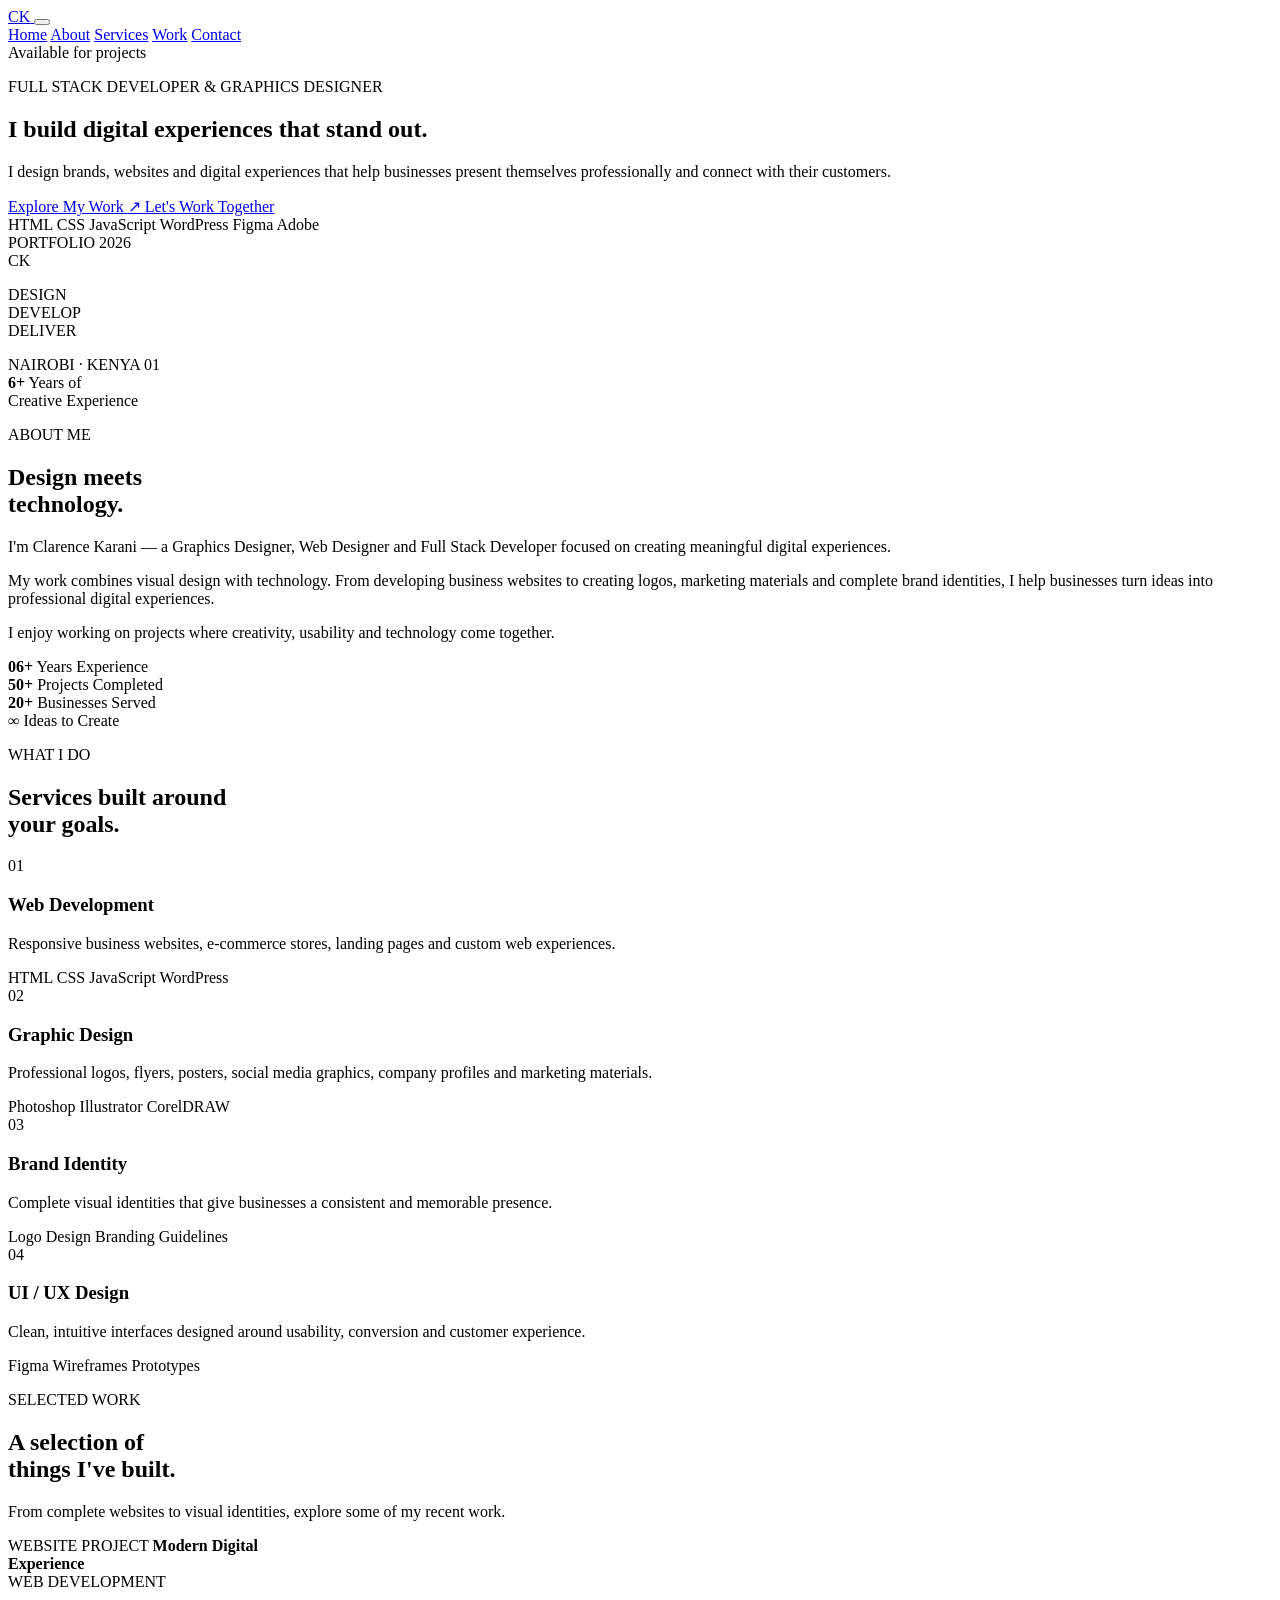
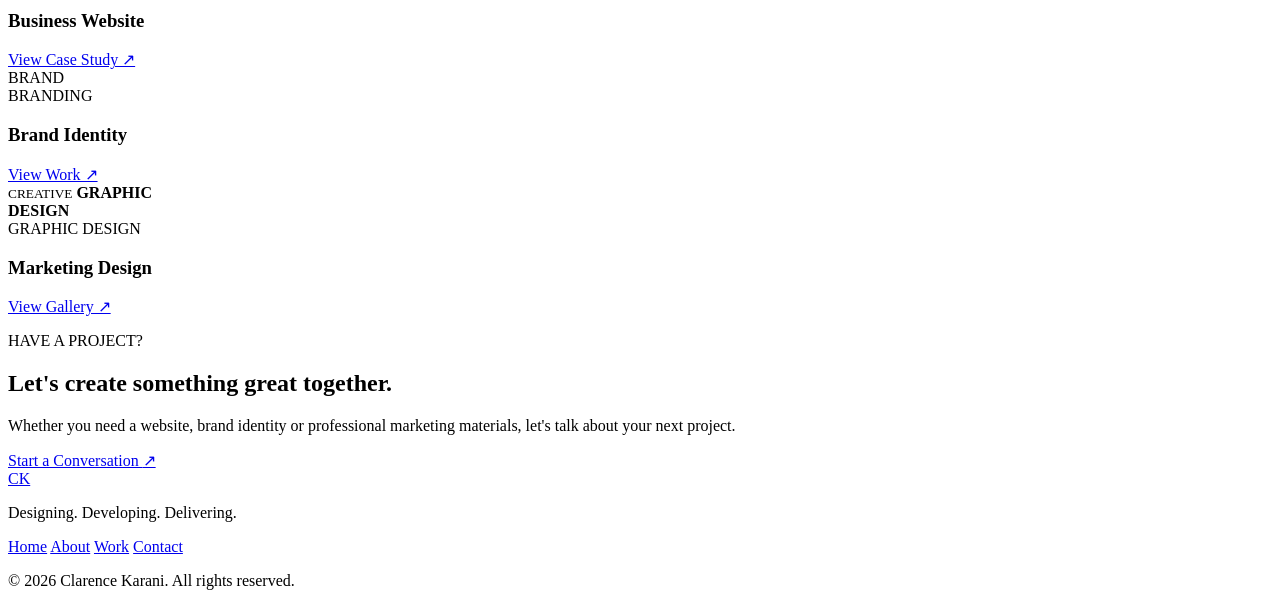
==== index.html @ f0cc4654 "Add initial HTML structure for portfolio website This is the initial commit of the index.html file, " ====
<!DOCTYPE html>
<html lang="en">
<head>
    <meta charset="UTF-8">
    <meta name="viewport" content="width=device-width, initial-scale=1.0">

    <title>Clarence Karani | Full Stack Developer & Graphics Designer</title>

    <meta name="description" content="Clarence Karani is a Full Stack Developer and Graphics Designer creating modern websites, brands and digital experiences.">

    <link rel="preconnect" href="https://fonts.googleapis.com">
    <link rel="preconnect" href="https://fonts.gstatic.com" crossorigin>
    <link href="https://fonts.googleapis.com/css2?family=DM+Sans:wght@400;500;600;700&family=Space+Grotesk:wght@500;600;700&display=swap" rel="stylesheet">

    <link rel="stylesheet" href="css/style.css">
</head>

<body>

    <!-- Navigation -->
    <header class="header">
        <nav class="nav container">

            <a href="index.html" class="logo">
                <span>CK</span>
            </a>

            <button class="menu-toggle" id="menuToggle" aria-label="Open menu">
                <span></span>
                <span></span>
            </button>

            <div class="nav-links" id="navLinks">
                <a href="#home">Home</a>
                <a href="#about">About</a>
                <a href="#services">Services</a>
                <a href="#work">Work</a>
                <a href="#contact">Contact</a>
            </div>

        </nav>
    </header>


    <!-- Hero -->
    <main>

        <section class="hero" id="home">
            <div class="container hero-grid">

                <div class="hero-content reveal">

                    <div class="availability">
                        <span></span>
                        Available for projects
                    </div>

                    <p class="eyebrow">FULL STACK DEVELOPER & GRAPHICS DESIGNER</p>

                    <h1>
                        I build digital
                        <span>experiences</span>
                        that stand out.
                    </h1>

                    <p class="hero-text">
                        I design brands, websites and digital experiences
                        that help businesses present themselves professionally
                        and connect with their customers.
                    </p>

                    <div class="hero-buttons">
                        <a href="#work" class="btn btn-primary">
                            Explore My Work
                            <span>↗</span>
                        </a>

                        <a href="#contact" class="btn btn-outline">
                            Let's Work Together
                        </a>
                    </div>

                    <div class="hero-tools">
                        <span>HTML</span>
                        <span>CSS</span>
                        <span>JavaScript</span>
                        <span>WordPress</span>
                        <span>Figma</span>
                        <span>Adobe</span>
                    </div>

                </div>


                <div class="hero-visual reveal">

                    <div class="visual-card">

                        <div class="visual-top">
                            <span>PORTFOLIO</span>
                            <span>2026</span>
                        </div>

                        <div class="visual-center">
                            <div class="initials">CK</div>

                            <p>
                                DESIGN<br>
                                DEVELOP<br>
                                DELIVER
                            </p>
                        </div>

                        <div class="visual-bottom">
                            <span>NAIROBI · KENYA</span>
                            <span>01</span>
                        </div>

                    </div>

                    <div class="floating-card">
                        <strong>6+</strong>
                        <span>Years of<br>Creative Experience</span>
                    </div>

                </div>

            </div>
        </section>


        <!-- About -->
        <section class="section about" id="about">
            <div class="container">

                <div class="section-heading reveal">
                    <p class="eyebrow">ABOUT ME</p>
                    <h2>Design meets<br><span>technology.</span></h2>
                </div>

                <div class="about-grid">

                    <div class="about-text reveal">

                        <p class="large-text">
                            I'm Clarence Karani — a Graphics Designer,
                            Web Designer and Full Stack Developer focused on
                            creating meaningful digital experiences.
                        </p>

                        <p>
                            My work combines visual design with technology.
                            From developing business websites to creating
                            logos, marketing materials and complete brand
                            identities, I help businesses turn ideas into
                            professional digital experiences.
                        </p>

                        <p>
                            I enjoy working on projects where creativity,
                            usability and technology come together.
                        </p>

                    </div>

                    <div class="about-stats reveal">

                        <div class="stat">
                            <strong>06+</strong>
                            <span>Years Experience</span>
                        </div>

                        <div class="stat">
                            <strong>50+</strong>
                            <span>Projects Completed</span>
                        </div>

                        <div class="stat">
                            <strong>20+</strong>
                            <span>Businesses Served</span>
                        </div>

                        <div class="stat">
                            <strong>∞</strong>
                            <span>Ideas to Create</span>
                        </div>

                    </div>

                </div>

            </div>
        </section>


        <!-- Services -->
        <section class="section services" id="services">
            <div class="container">

                <div class="section-heading reveal">
                    <p class="eyebrow">WHAT I DO</p>
                    <h2>Services built around<br><span>your goals.</span></h2>
                </div>

                <div class="services-grid">

                    <article class="service-card reveal">
                        <span class="service-number">01</span>
                        <h3>Web Development</h3>
                        <p>
                            Responsive business websites, e-commerce stores,
                            landing pages and custom web experiences.
                        </p>
                        <div class="tags">
                            <span>HTML</span>
                            <span>CSS</span>
                            <span>JavaScript</span>
                            <span>WordPress</span>
                        </div>
                    </article>


                    <article class="service-card reveal">
                        <span class="service-number">02</span>
                        <h3>Graphic Design</h3>
                        <p>
                            Professional logos, flyers, posters, social media
                            graphics, company profiles and marketing materials.
                        </p>
                        <div class="tags">
                            <span>Photoshop</span>
                            <span>Illustrator</span>
                            <span>CorelDRAW</span>
                        </div>
                    </article>


                    <article class="service-card reveal">
                        <span class="service-number">03</span>
                        <h3>Brand Identity</h3>
                        <p>
                            Complete visual identities that give businesses
                            a consistent and memorable presence.
                        </p>
                        <div class="tags">
                            <span>Logo Design</span>
                            <span>Branding</span>
                            <span>Guidelines</span>
                        </div>
                    </article>


                    <article class="service-card reveal">
                        <span class="service-number">04</span>
                        <h3>UI / UX Design</h3>
                        <p>
                            Clean, intuitive interfaces designed around
                            usability, conversion and customer experience.
                        </p>
                        <div class="tags">
                            <span>Figma</span>
                            <span>Wireframes</span>
                            <span>Prototypes</span>
                        </div>
                    </article>

                </div>

            </div>
        </section>


        <!-- Selected Work -->
        <section class="section work" id="work">
            <div class="container">

                <div class="section-heading work-heading reveal">
                    <div>
                        <p class="eyebrow">SELECTED WORK</p>
                        <h2>A selection of<br><span>things I've built.</span></h2>
                    </div>

                    <p>
                        From complete websites to visual identities,
                        explore some of my recent work.
                    </p>
                </div>


                <div class="work-grid">

                    <!-- Website -->
                    <article class="project project-large reveal">

                        <div class="project-image website-placeholder">
                            <div class="browser">
                                <div class="browser-bar">
                                    <i></i>
                                    <i></i>
                                    <i></i>
                                </div>

                                <div class="browser-content">
                                    <span>WEBSITE PROJECT</span>
                                    <strong>Modern Digital<br>Experience</strong>
                                </div>
                            </div>
                        </div>

                        <div class="project-info">
                            <div>
                                <span class="project-category">WEB DEVELOPMENT</span>
                                <h3>Business Website</h3>
                            </div>

                            <a href="web-development.html" class="project-link">
                                View Case Study ↗
                            </a>
                        </div>

                    </article>


                    <!-- Branding -->
                    <article class="project reveal">

                        <div class="project-image branding-placeholder">
                            <div class="brand-mark">BRAND</div>
                        </div>

                        <div class="project-info">
                            <div>
                                <span class="project-category">BRANDING</span>
                                <h3>Brand Identity</h3>
                            </div>

                            <a href="branding.html" class="project-link">
                                View Work ↗
                            </a>
                        </div>

                    </article>


                    <!-- Graphic Design -->
                    <article class="project reveal">

                        <div class="project-image design-placeholder">
                            <div class="poster-text">
                                <small>CREATIVE</small>
                                <strong>GRAPHIC<br>DESIGN</strong>
                            </div>
                        </div>

                        <div class="project-info">
                            <div>
                                <span class="project-category">GRAPHIC DESIGN</span>
                                <h3>Marketing Design</h3>
                            </div>

                            <a href="graphic-design.html" class="project-link">
                                View Gallery ↗
                            </a>
                        </div>

                    </article>

                </div>

            </div>
        </section>


        <!-- CTA -->
        <section class="cta" id="contact">
            <div class="container">

                <div class="cta-inner reveal">

                    <p class="eyebrow">HAVE A PROJECT?</p>

                    <h2>
                        Let's create something
                        <span>great together.</span>
                    </h2>

                    <p>
                        Whether you need a website, brand identity or
                        professional marketing materials, let's talk about
                        your next project.
                    </p>

                    <a href="mailto:your@email.com" class="btn btn-primary">
                        Start a Conversation
                        <span>↗</span>
                    </a>

                </div>

            </div>
        </section>

    </main>


    <!-- Footer -->
    <footer class="footer">
        <div class="container footer-inner">

            <div>
                <a href="index.html" class="logo">
                    <span>CK</span>
                </a>
                <p>Designing. Developing. Delivering.</p>
            </div>

            <div class="footer-links">
                <a href="#home">Home</a>
                <a href="#about">About</a>
                <a href="#work">Work</a>
                <a href="#contact">Contact</a>
            </div>

            <p class="copyright">
                © 2026 Clarence Karani. All rights reserved.
            </p>

        </div>
    </footer>


    <script src="js/script.js"></script>

</body>
      </html>
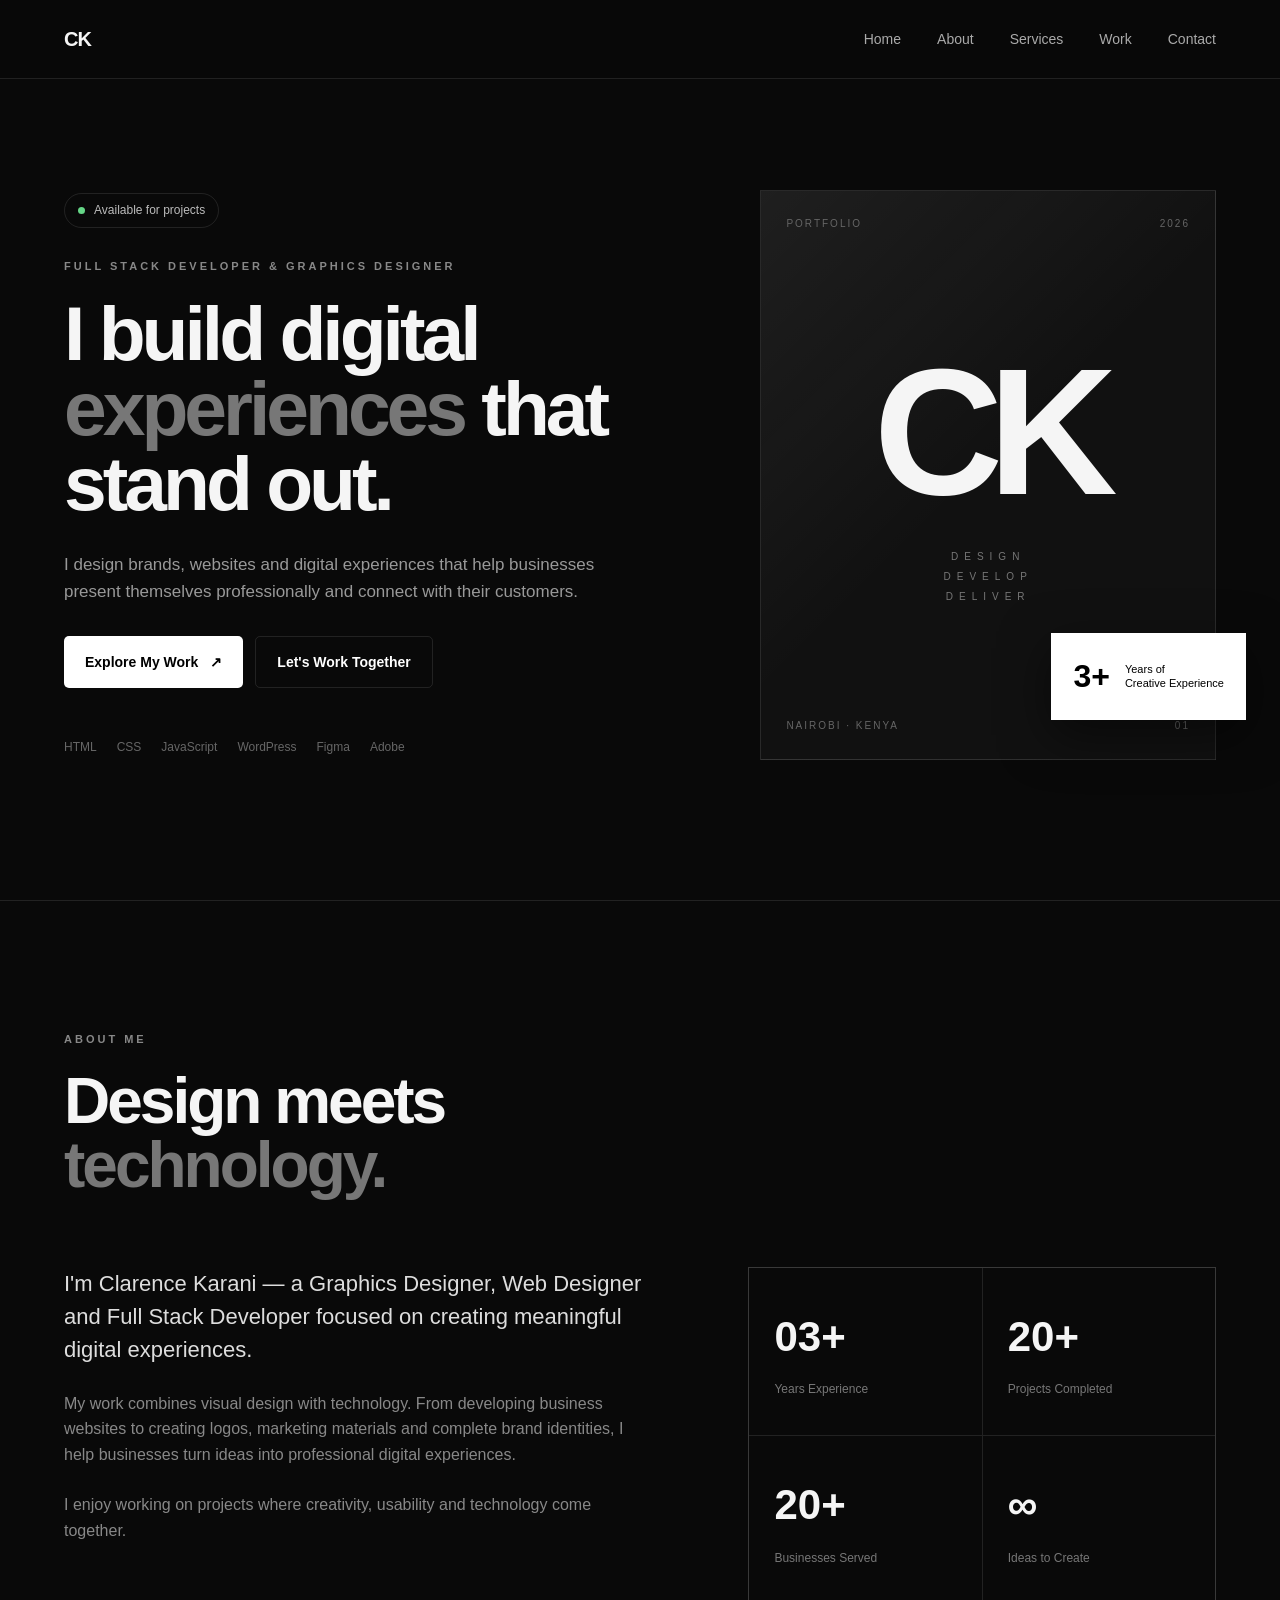
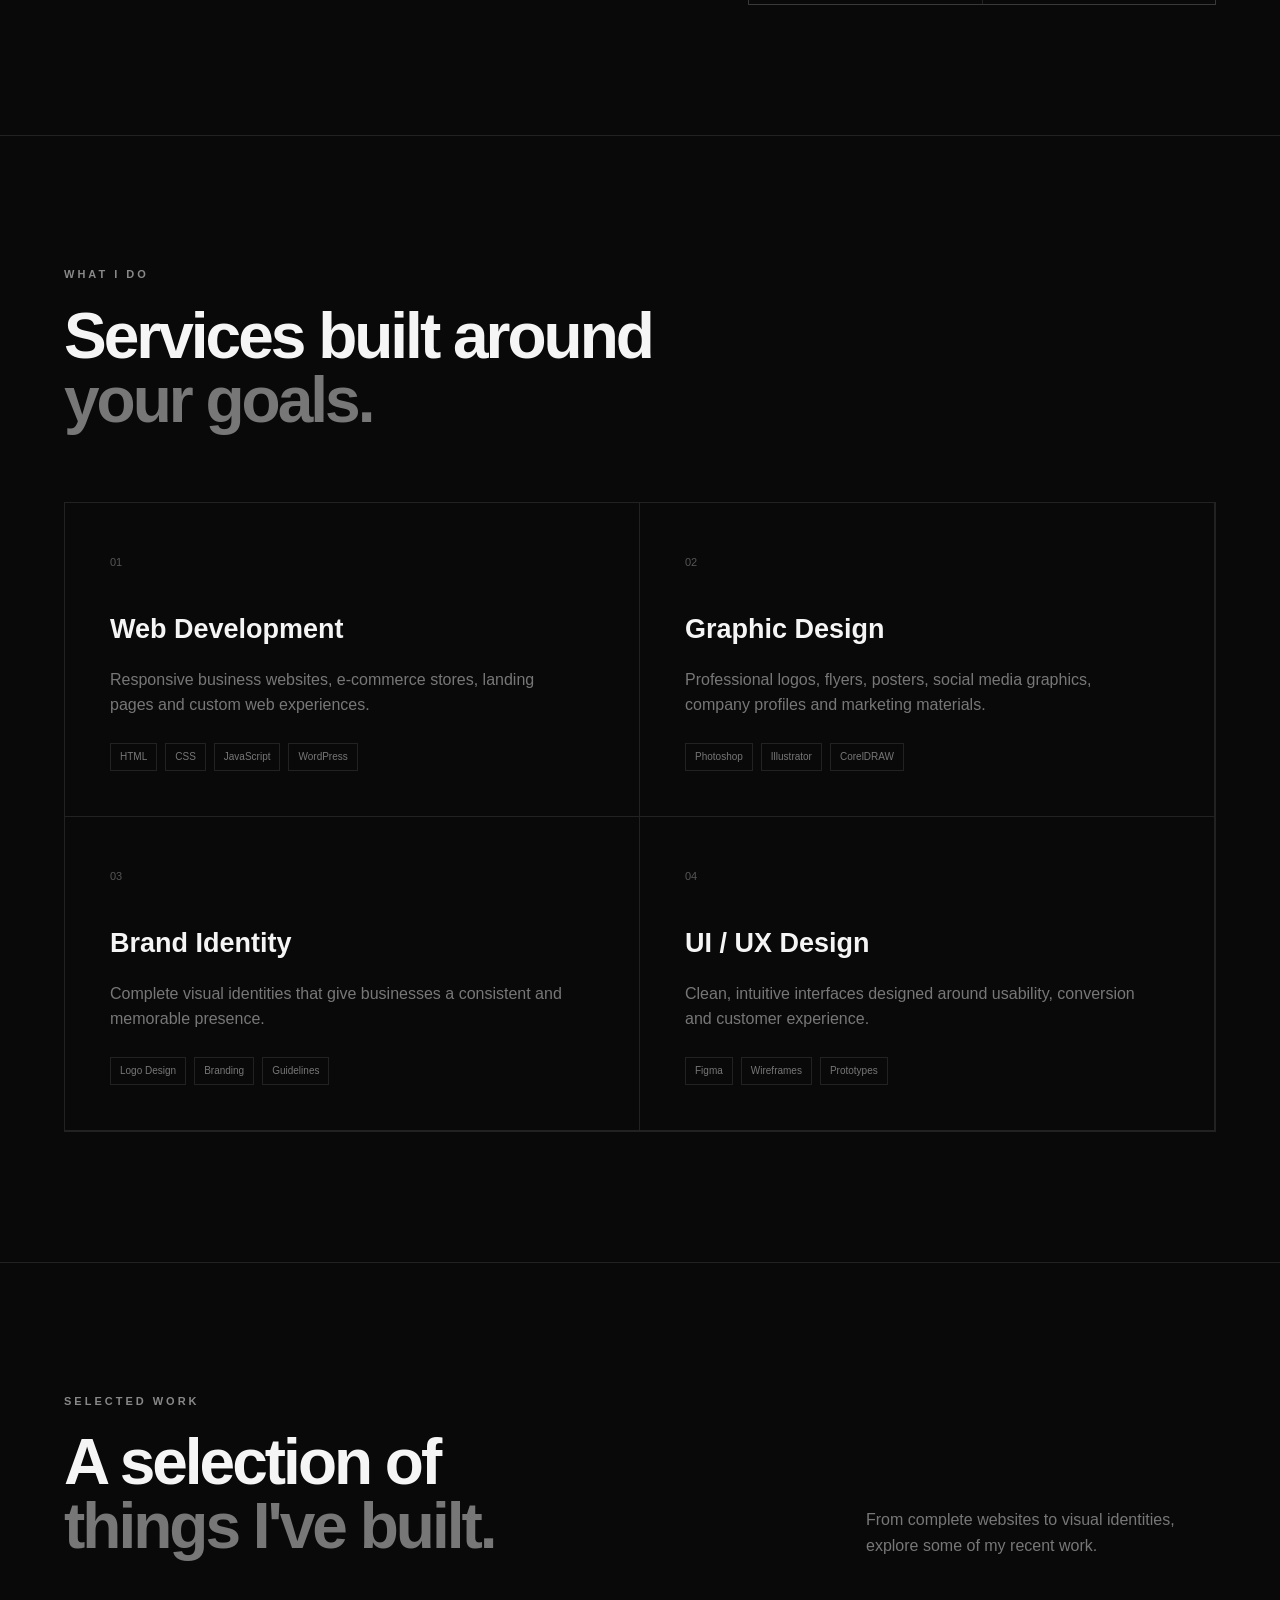
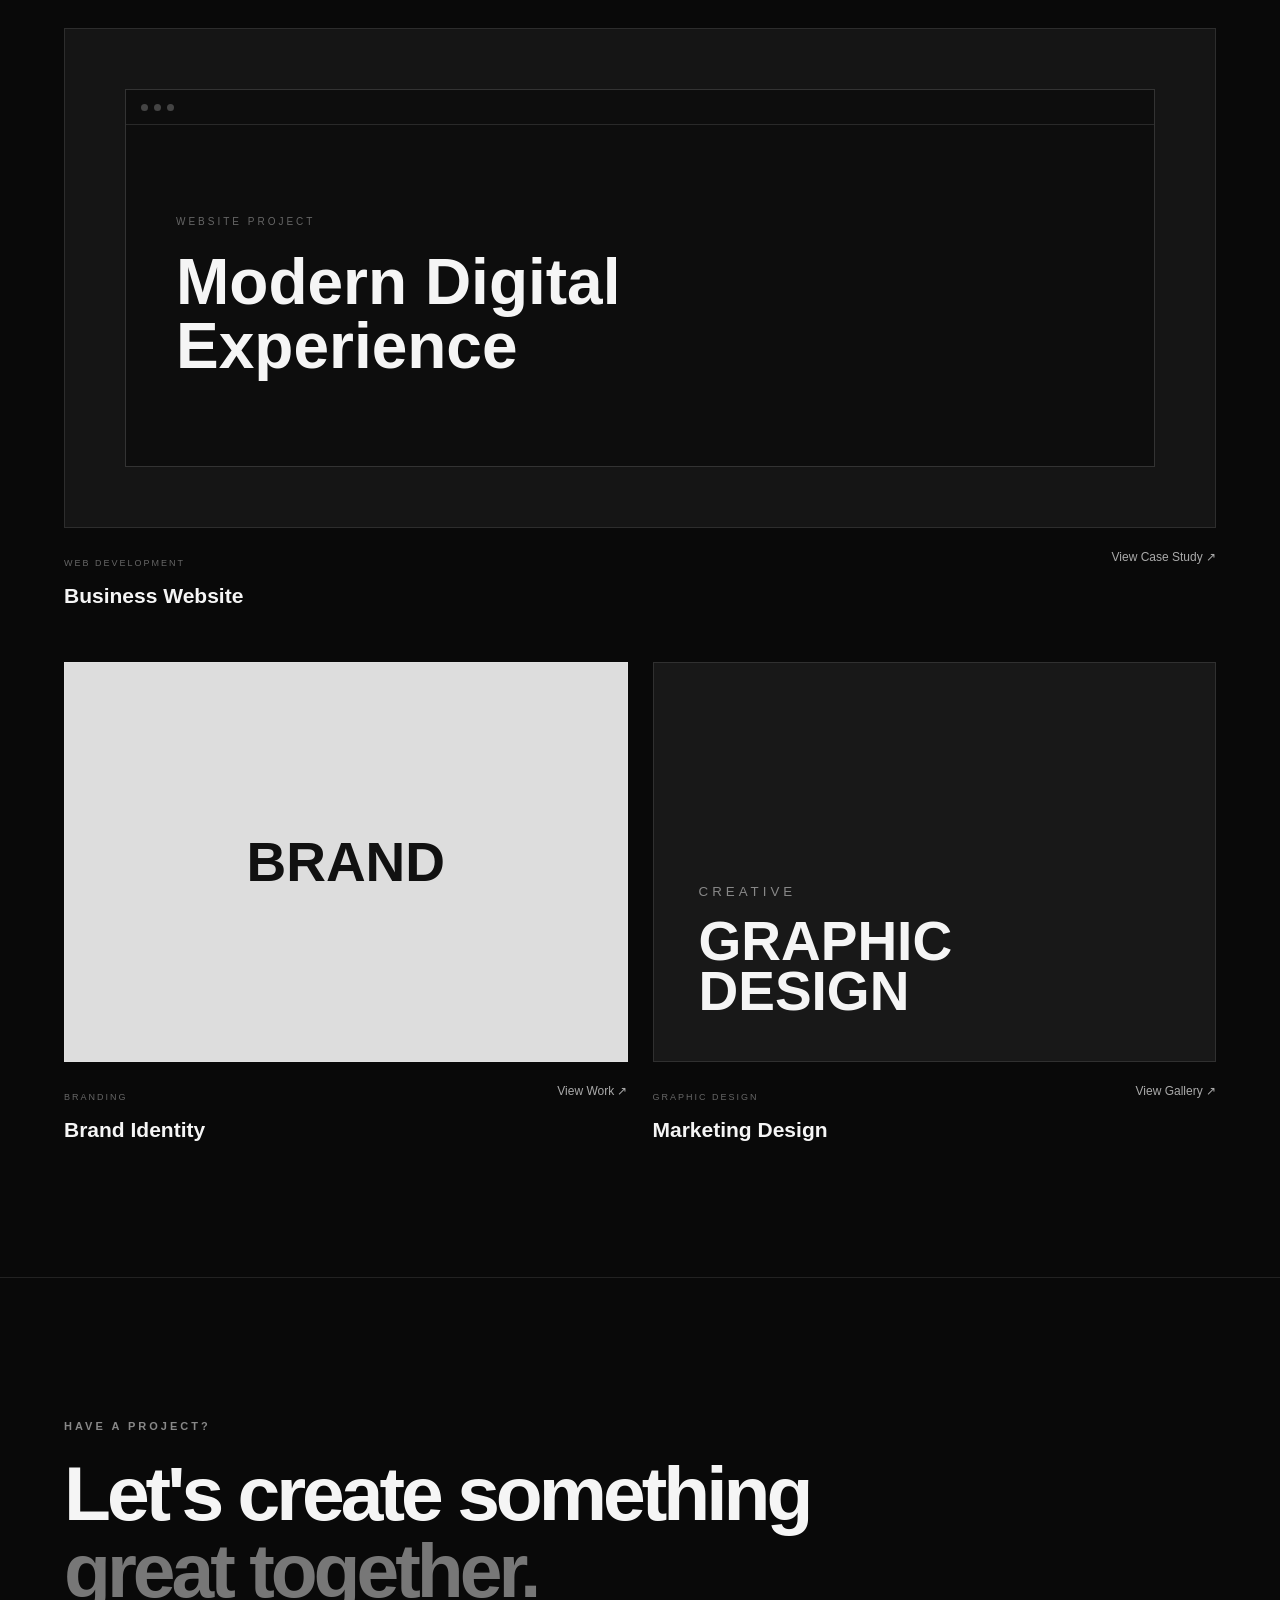
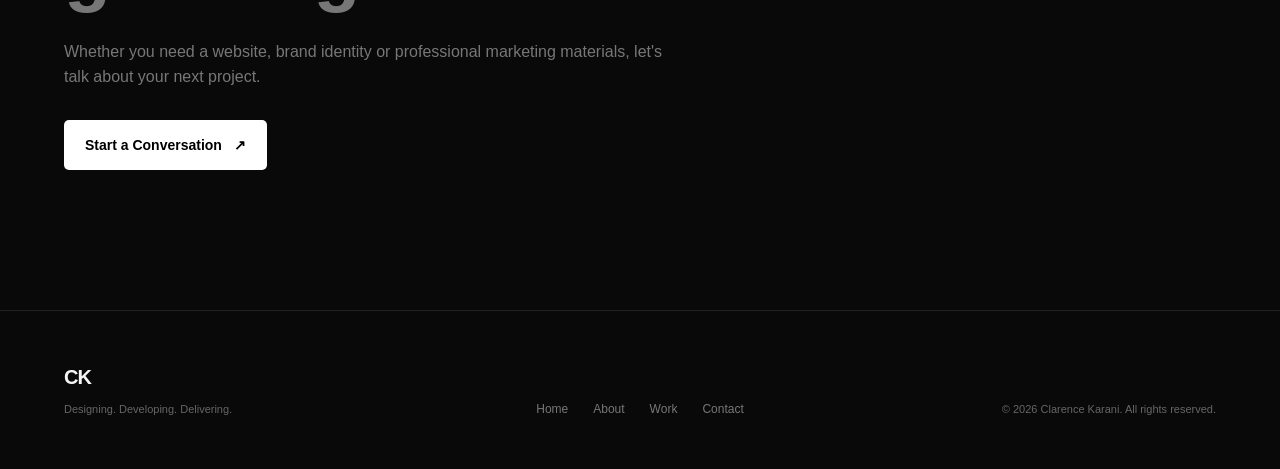
==== commit 35470e2a: "Update experience and projects statistics in index.html" ====
--- a/index.html
+++ b/index.html
@@ -119,7 +119,7 @@
                     </div>
 
                     <div class="floating-card">
-                        <strong>6+</strong>
+                        <strong>3+</strong>
                         <span>Years of<br>Creative Experience</span>
                     </div>
 
@@ -166,12 +166,12 @@
                     <div class="about-stats reveal">
 
                         <div class="stat">
-                            <strong>06+</strong>
+                            <strong>03+</strong>
                             <span>Years Experience</span>
                         </div>
 
                         <div class="stat">
-                            <strong>50+</strong>
+                            <strong>20+</strong>
                             <span>Projects Completed</span>
                         </div>
 
@@ -390,7 +390,7 @@
                         your next project.
                     </p>
 
-                    <a href="mailto:your@email.com" class="btn btn-primary">
+                    <a href="mailto:4foldgraphics@gmail.com" class="btn btn-primary">
                         Start a Conversation
                         <span>↗</span>
                     </a>
--- a/css/style.css
+++ b/css/style.css
@@ -0,0 +1,777 @@
+* {
+    margin: 0;
+    padding: 0;
+    box-sizing: border-box;
+}
+
+:root {
+    --background: #090909;
+    --surface: #111111;
+    --surface-light: #181818;
+    --text: #f5f5f5;
+    --muted: #999999;
+    --border: rgba(255,255,255,0.1);
+    --accent: #ffffff;
+}
+
+html {
+    scroll-behavior: smooth;
+}
+
+body {
+    background: var(--background);
+    color: var(--text);
+    font-family: "DM Sans", sans-serif;
+    line-height: 1.6;
+    overflow-x: hidden;
+}
+
+a {
+    color: inherit;
+    text-decoration: none;
+}
+
+.container {
+    width: min(1180px, 90%);
+    margin: auto;
+}
+
+
+/* =========================
+   NAVIGATION
+========================= */
+
+.header {
+    position: fixed;
+    top: 0;
+    left: 0;
+    width: 100%;
+    z-index: 1000;
+    background: rgba(9,9,9,0.82);
+    backdrop-filter: blur(15px);
+    border-bottom: 1px solid var(--border);
+}
+
+.nav {
+    height: 78px;
+    display: flex;
+    align-items: center;
+    justify-content: space-between;
+}
+
+.logo {
+    display: flex;
+    align-items: center;
+}
+
+.logo span {
+    font-family: "Space Grotesk", sans-serif;
+    font-weight: 700;
+    font-size: 20px;
+    letter-spacing: -1px;
+}
+
+.nav-links {
+    display: flex;
+    gap: 36px;
+}
+
+.nav-links a {
+    color: #aaa;
+    font-size: 14px;
+    transition: 0.3s ease;
+}
+
+.nav-links a:hover {
+    color: white;
+}
+
+.menu-toggle {
+    display: none;
+    background: none;
+    border: 0;
+    cursor: pointer;
+}
+
+.menu-toggle span {
+    display: block;
+    width: 25px;
+    height: 2px;
+    background: white;
+    margin: 6px;
+}
+
+
+/* =========================
+   HERO
+========================= */
+
+.hero {
+    min-height: 100vh;
+    display: flex;
+    align-items: center;
+    padding: 130px 0 80px;
+}
+
+.hero-grid {
+    display: grid;
+    grid-template-columns: 1.15fr 0.85fr;
+    gap: 80px;
+    align-items: center;
+}
+
+.availability {
+    display: inline-flex;
+    align-items: center;
+    gap: 9px;
+    padding: 7px 13px;
+    border: 1px solid var(--border);
+    border-radius: 50px;
+    color: #bbb;
+    font-size: 12px;
+    margin-bottom: 30px;
+}
+
+.availability span {
+    width: 7px;
+    height: 7px;
+    background: #65d687;
+    border-radius: 50%;
+}
+
+.eyebrow {
+    font-size: 11px;
+    letter-spacing: 3px;
+    color: #888;
+    font-weight: 600;
+    margin-bottom: 20px;
+}
+
+.hero h1 {
+    font-family: "Space Grotesk", sans-serif;
+    font-size: clamp(48px, 6vw, 82px);
+    line-height: 0.98;
+    letter-spacing: -4px;
+    max-width: 750px;
+}
+
+.hero h1 span,
+.section-heading h2 span,
+.cta h2 span {
+    color: #777;
+}
+
+.hero-text {
+    color: #999;
+    max-width: 590px;
+    margin: 30px 0;
+    font-size: 17px;
+}
+
+.hero-buttons {
+    display: flex;
+    gap: 12px;
+    flex-wrap: wrap;
+}
+
+.btn {
+    display: inline-flex;
+    align-items: center;
+    justify-content: center;
+    gap: 12px;
+    padding: 14px 21px;
+    border-radius: 5px;
+    font-size: 14px;
+    font-weight: 600;
+    transition: 0.3s ease;
+}
+
+.btn-primary {
+    background: white;
+    color: black;
+}
+
+.btn-primary:hover {
+    transform: translateY(-3px);
+    background: #ddd;
+}
+
+.btn-outline {
+    border: 1px solid var(--border);
+    color: white;
+}
+
+.btn-outline:hover {
+    background: var(--surface-light);
+}
+
+.hero-tools {
+    display: flex;
+    gap: 20px;
+    flex-wrap: wrap;
+    margin-top: 50px;
+}
+
+.hero-tools span {
+    color: #666;
+    font-size: 12px;
+}
+
+
+/* =========================
+   HERO VISUAL
+========================= */
+
+.hero-visual {
+    position: relative;
+}
+
+.visual-card {
+    aspect-ratio: 0.8;
+    border: 1px solid var(--border);
+    background:
+        linear-gradient(135deg, rgba(255,255,255,0.06), transparent 50%),
+        #111;
+    padding: 25px;
+    display: flex;
+    flex-direction: column;
+    justify-content: space-between;
+}
+
+.visual-top,
+.visual-bottom {
+    display: flex;
+    justify-content: space-between;
+    font-size: 10px;
+    letter-spacing: 2px;
+    color: #666;
+}
+
+.visual-center {
+    text-align: center;
+}
+
+.initials {
+    font-family: "Space Grotesk", sans-serif;
+    font-size: clamp(100px, 14vw, 180px);
+    font-weight: 700;
+    line-height: 1;
+    letter-spacing: -15px;
+}
+
+.visual-center p {
+    margin-top: 25px;
+    font-size: 10px;
+    letter-spacing: 6px;
+    line-height: 2;
+    color: #777;
+}
+
+.floating-card {
+    position: absolute;
+    right: -30px;
+    bottom: 40px;
+    background: white;
+    color: black;
+    padding: 18px 22px;
+    display: flex;
+    align-items: center;
+    gap: 15px;
+    box-shadow: 0 15px 50px rgba(0,0,0,0.5);
+}
+
+.floating-card strong {
+    font-family: "Space Grotesk", sans-serif;
+    font-size: 32px;
+}
+
+.floating-card span {
+    font-size: 11px;
+    line-height: 1.3;
+}
+
+
+/* =========================
+   SECTIONS
+========================= */
+
+.section {
+    padding: 130px 0;
+    border-top: 1px solid var(--border);
+}
+
+.section-heading {
+    margin-bottom: 70px;
+}
+
+.section-heading h2 {
+    font-family: "Space Grotesk", sans-serif;
+    font-size: clamp(40px, 5vw, 68px);
+    line-height: 1;
+    letter-spacing: -3px;
+}
+
+
+/* =========================
+   ABOUT
+========================= */
+
+.about-grid {
+    display: grid;
+    grid-template-columns: 1fr 0.8fr;
+    gap: 100px;
+}
+
+.about-text {
+    max-width: 650px;
+}
+
+.about-text p {
+    color: #888;
+    margin-bottom: 25px;
+}
+
+.about-text .large-text {
+    font-size: 22px;
+    color: #ddd;
+    line-height: 1.5;
+}
+
+.about-stats {
+    display: grid;
+    grid-template-columns: 1fr 1fr;
+    gap: 1px;
+    background: var(--border);
+    border: 1px solid var(--border);
+}
+
+.stat {
+    background: var(--background);
+    padding: 35px 25px;
+}
+
+.stat strong {
+    display: block;
+    font-family: "Space Grotesk", sans-serif;
+    font-size: 42px;
+    margin-bottom: 5px;
+}
+
+.stat span {
+    color: #777;
+    font-size: 12px;
+}
+
+
+/* =========================
+   SERVICES
+========================= */
+
+.services-grid {
+    display: grid;
+    grid-template-columns: repeat(2, 1fr);
+    border: 1px solid var(--border);
+}
+
+.service-card {
+    padding: 45px;
+    min-height: 280px;
+    border-right: 1px solid var(--border);
+    border-bottom: 1px solid var(--border);
+    transition: 0.3s ease;
+}
+
+.service-card:hover {
+    background: var(--surface);
+}
+
+.service-number {
+    color: #555;
+    font-size: 11px;
+}
+
+.service-card h3 {
+    font-family: "Space Grotesk", sans-serif;
+    font-size: 27px;
+    margin: 35px 0 15px;
+}
+
+.service-card p {
+    color: #777;
+    max-width: 470px;
+}
+
+.tags {
+    display: flex;
+    gap: 8px;
+    flex-wrap: wrap;
+    margin-top: 25px;
+}
+
+.tags span {
+    border: 1px solid var(--border);
+    padding: 5px 9px;
+    color: #777;
+    font-size: 10px;
+}
+
+
+/* =========================
+   WORK
+========================= */
+
+.work-heading {
+    display: flex;
+    align-items: end;
+    justify-content: space-between;
+    gap: 40px;
+}
+
+.work-heading > p {
+    color: #777;
+    max-width: 350px;
+}
+
+.work-grid {
+    display: grid;
+    grid-template-columns: 1fr 1fr;
+    gap: 50px 25px;
+}
+
+.project-large {
+    grid-column: span 2;
+}
+
+.project-image {
+    overflow: hidden;
+    border: 1px solid var(--border);
+}
+
+.website-placeholder {
+    height: 500px;
+    padding: 60px;
+    background: #151515;
+}
+
+.browser {
+    width: 100%;
+    height: 100%;
+    border: 1px solid #333;
+    background: #0d0d0d;
+}
+
+.browser-bar {
+    height: 35px;
+    border-bottom: 1px solid #292929;
+    display: flex;
+    align-items: center;
+    gap: 6px;
+    padding-left: 15px;
+}
+
+.browser-bar i {
+    width: 7px;
+    height: 7px;
+    border-radius: 50%;
+    background: #444;
+}
+
+.browser-content {
+    height: calc(100% - 35px);
+    display: flex;
+    flex-direction: column;
+    justify-content: center;
+    padding: 50px;
+}
+
+.browser-content span {
+    color: #666;
+    font-size: 10px;
+    letter-spacing: 3px;
+    margin-bottom: 20px;
+}
+
+.browser-content strong {
+    font-family: "Space Grotesk", sans-serif;
+    font-size: clamp(35px, 5vw, 65px);
+    line-height: 1;
+}
+
+.branding-placeholder {
+    height: 400px;
+    display: flex;
+    align-items: center;
+    justify-content: center;
+    background: #ddd;
+}
+
+.brand-mark {
+    color: #111;
+    font-family: "Space Grotesk", sans-serif;
+    font-size: 55px;
+    font-weight: 700;
+}
+
+.design-placeholder {
+    height: 400px;
+    background: #181818;
+    padding: 45px;
+    display: flex;
+    align-items: end;
+}
+
+.poster-text {
+    display: flex;
+    flex-direction: column;
+}
+
+.poster-text small {
+    color: #888;
+    letter-spacing: 4px;
+}
+
+.poster-text strong {
+    font-family: "Space Grotesk", sans-serif;
+    font-size: 55px;
+    line-height: .9;
+    margin-top: 15px;
+}
+
+.project-info {
+    display: flex;
+    justify-content: space-between;
+    align-items: start;
+    gap: 20px;
+    padding-top: 20px;
+}
+
+.project-category {
+    color: #666;
+    font-size: 9px;
+    letter-spacing: 2px;
+}
+
+.project-info h3 {
+    font-family: "Space Grotesk", sans-serif;
+    font-size: 21px;
+    margin-top: 5px;
+}
+
+.project-link {
+    color: #aaa;
+    font-size: 12px;
+    white-space: nowrap;
+    transition: 0.3s ease;
+}
+
+.project-link:hover {
+    color: white;
+}
+
+
+/* =========================
+   CTA
+========================= */
+
+.cta {
+    padding: 140px 0;
+    border-top: 1px solid var(--border);
+}
+
+.cta-inner {
+    max-width: 900px;
+}
+
+.cta h2 {
+    font-family: "Space Grotesk", sans-serif;
+    font-size: clamp(45px, 6vw, 80px);
+    line-height: 1;
+    letter-spacing: -4px;
+}
+
+.cta p:not(.eyebrow) {
+    color: #777;
+    max-width: 600px;
+    margin: 30px 0;
+}
+
+
+/* =========================
+   FOOTER
+========================= */
+
+.footer {
+    border-top: 1px solid var(--border);
+    padding: 50px 0;
+}
+
+.footer-inner {
+    display: grid;
+    grid-template-columns: 1fr auto 1fr;
+    gap: 30px;
+    align-items: end;
+}
+
+.footer p {
+    color: #666;
+    font-size: 11px;
+    margin-top: 8px;
+}
+
+.footer-links {
+    display: flex;
+    gap: 25px;
+}
+
+.footer-links a {
+    color: #777;
+    font-size: 12px;
+}
+
+.footer-links a:hover {
+    color: white;
+}
+
+.copyright {
+    text-align: right;
+}
+
+
+/* =========================
+   ANIMATIONS
+========================= */
+
+.reveal {
+    opacity: 1;
+    transform: translateY(0);
+}
+
+
+/* =========================
+   MOBILE
+========================= */
+
+@media (max-width: 800px) {
+
+    .nav-links {
+        position: absolute;
+        top: 78px;
+        left: 0;
+        width: 100%;
+        background: #090909;
+        border-bottom: 1px solid var(--border);
+        padding: 25px;
+        display: none;
+        flex-direction: column;
+        gap: 20px;
+    }
+
+    .nav-links.active {
+        display: flex;
+    }
+
+    .menu-toggle {
+        display: block;
+    }
+
+    .hero {
+        padding-top: 120px;
+    }
+
+    .hero-grid {
+        grid-template-columns: 1fr;
+        gap: 60px;
+    }
+
+    .hero h1 {
+        letter-spacing: -3px;
+    }
+
+    .floating-card {
+        right: 10px;
+    }
+
+    .about-grid {
+        grid-template-columns: 1fr;
+        gap: 50px;
+    }
+
+    .services-grid {
+        grid-template-columns: 1fr;
+    }
+
+    .service-card {
+        border-right: none;
+    }
+
+    .work-heading {
+        display: block;
+    }
+
+    .work-heading > p {
+        margin-top: 25px;
+    }
+
+    .work-grid {
+        grid-template-columns: 1fr;
+    }
+
+    .project-large {
+        grid-column: span 1;
+    }
+
+    .website-placeholder {
+        height: 350px;
+        padding: 25px;
+    }
+
+    .branding-placeholder,
+    .design-placeholder {
+        height: 330px;
+    }
+
+    .footer-inner {
+        grid-template-columns: 1fr;
+    }
+
+    .copyright {
+        text-align: left;
+    }
+}
+
+
+@media (max-width: 500px) {
+
+    .hero h1 {
+        font-size: 48px;
+    }
+
+    .section {
+        padding: 90px 0;
+    }
+
+    .about-stats {
+        grid-template-columns: 1fr;
+    }
+
+    .stat {
+        padding: 25px;
+    }
+
+    .visual-card {
+        aspect-ratio: 0.85;
+    }
+
+    .initials {
+        font-size: 110px;
+    }
+
+    .floating-card {
+        bottom: 20px;
+        right: 5px;
+    }
+
+    .footer-links {
+        flex-wrap: wrap;
+    }
+  }
